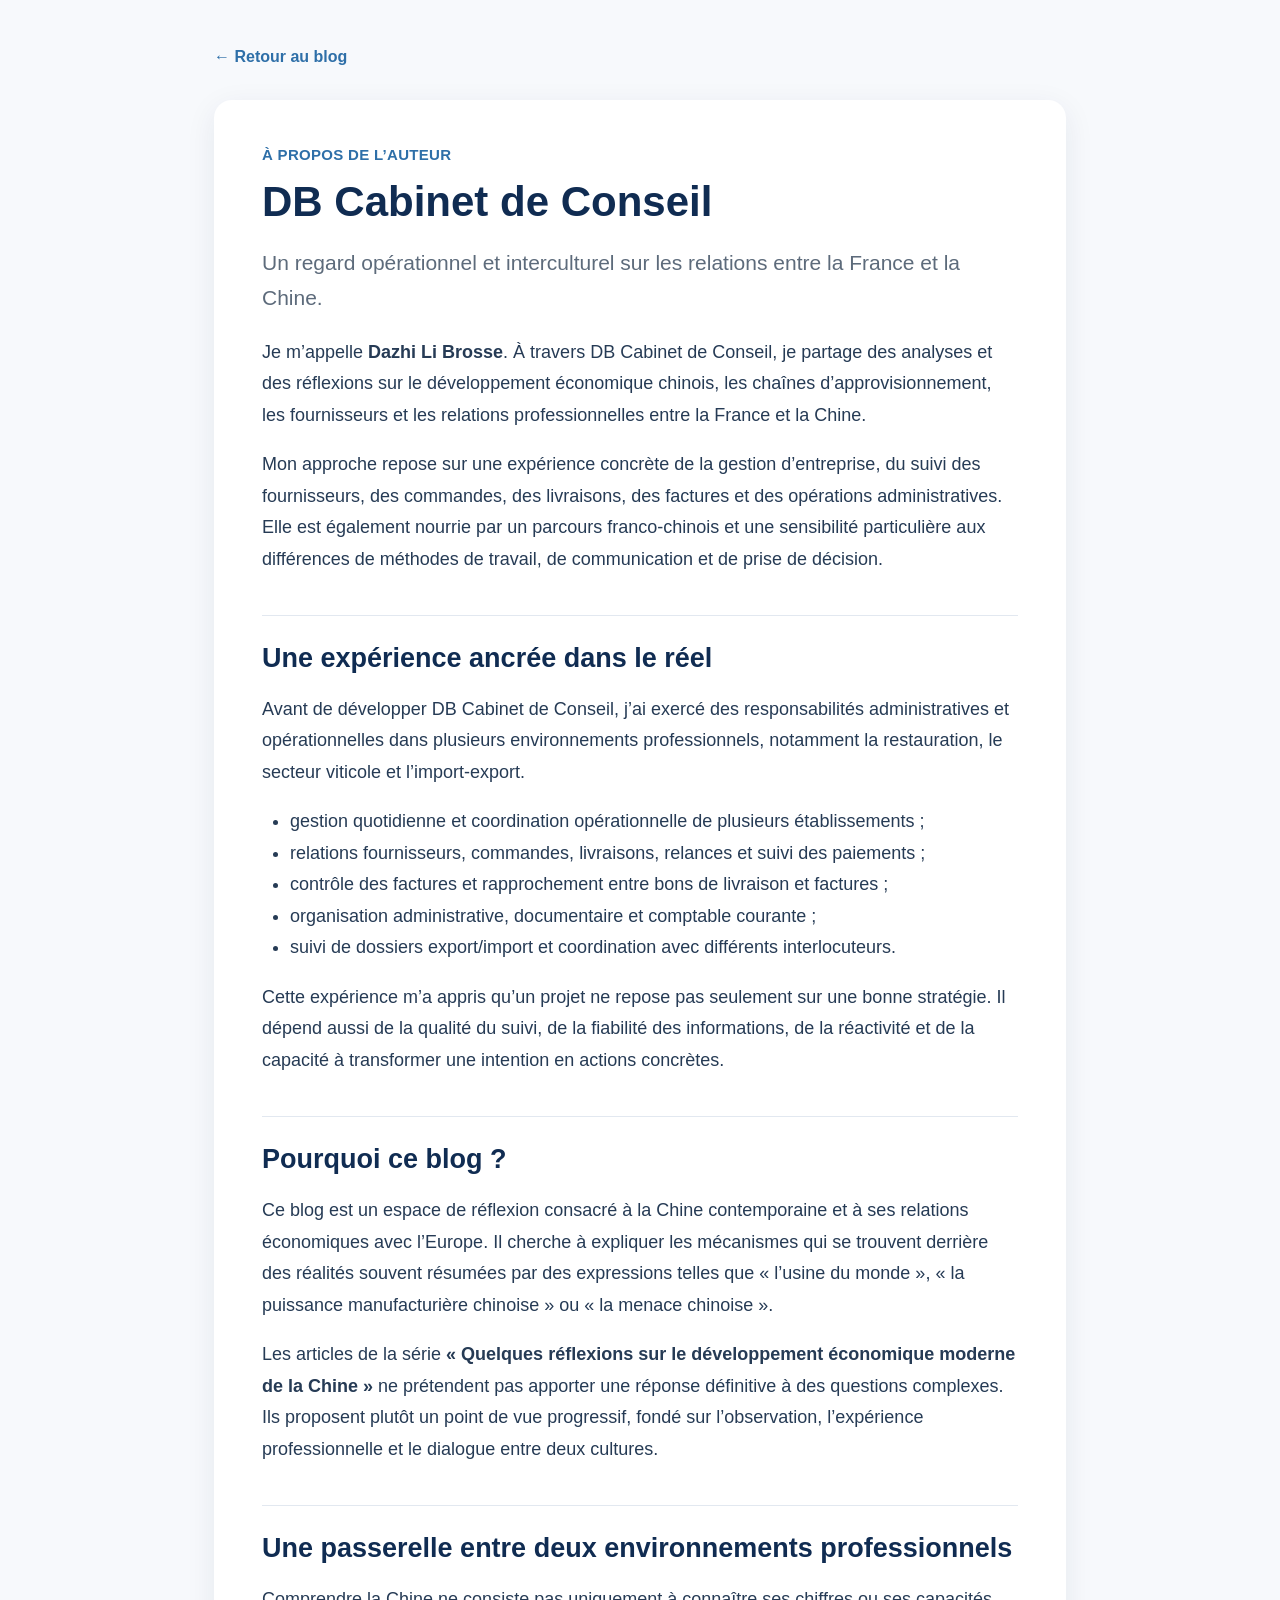
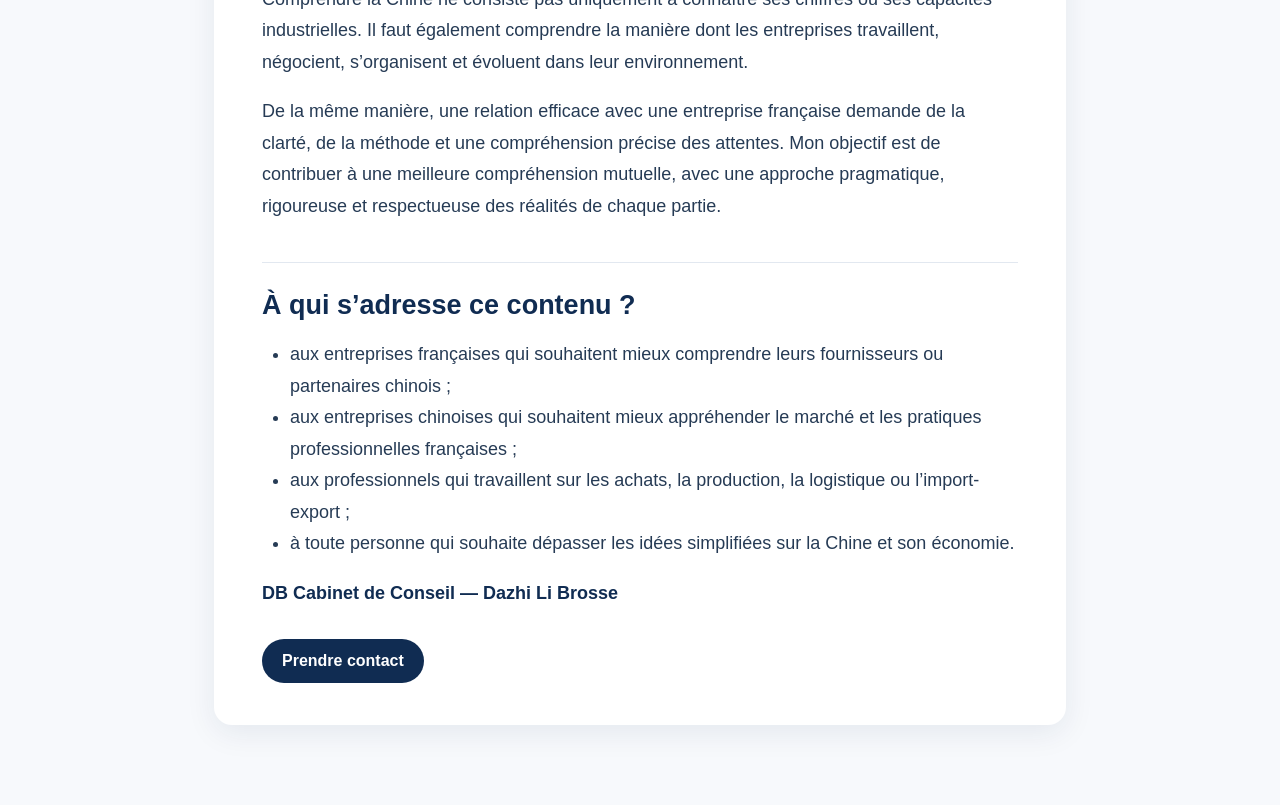
==== a-propos/index.html @ 770e9f37 "Add author profile and links across blog" ====
<!doctype html>
<html lang="fr">
<head>
  <meta charset="utf-8">
  <meta name="viewport" content="width=device-width, initial-scale=1">
  <meta name="description" content="À propos de Dazhi Li Brosse et de DB Cabinet de Conseil : une expertise opérationnelle et interculturelle au service des projets entre la France et la Chine.">
  <title>À propos de l’auteur — DB Cabinet de Conseil</title>
  <style>
    :root{--navy:#102c52;--blue:#2e6fa8;--muted:#5d6b7b;--bg:#f7f9fc;--card:#fff;--line:#e2e8f0}
    *{box-sizing:border-box}body{margin:0;background:var(--bg);color:var(--navy);font-family:Arial,Helvetica,sans-serif}main{max-width:900px;margin:0 auto;padding:48px 24px 80px}.back{display:inline-block;margin-bottom:34px;color:var(--blue);text-decoration:none;font-weight:700}.back:hover{text-decoration:underline}article{background:var(--card);border-radius:18px;padding:42px 48px;box-shadow:0 8px 30px rgba(16,44,82,.08)}.eyebrow{font-size:15px;color:var(--blue);font-weight:700;letter-spacing:.02em;margin:0 0 10px}h1{font-size:42px;line-height:1.12;margin:0 0 18px}h2{font-size:27px;line-height:1.25;margin:40px 0 14px;border-top:1px solid var(--line);padding-top:26px}p,li{font-size:18px;line-height:1.75;color:#263b55}ul{padding-left:28px}.lead{font-size:21px;line-height:1.65;color:var(--muted)}.signature{font-weight:700;color:var(--navy)}.contact{display:inline-block;margin-top:12px;padding:13px 20px;border-radius:999px;background:var(--navy);color:#fff;text-decoration:none;font-weight:700}.contact:hover{background:var(--blue)}@media(max-width:640px){main{padding:26px 14px 50px}article{padding:28px 22px}h1{font-size:32px}h2{font-size:24px}p,li{font-size:17px}.lead{font-size:19px}}
  </style>
</head>
<body>
<main>
  <a class="back" href="/blog/">← Retour au blog</a>
  <article>
    <p class="eyebrow">À PROPOS DE L’AUTEUR</p>
    <h1>DB Cabinet de Conseil</h1>
    <p class="lead">Un regard opérationnel et interculturel sur les relations entre la France et la Chine.</p>
    <p>Je m’appelle <strong>Dazhi Li Brosse</strong>. À travers DB Cabinet de Conseil, je partage des analyses et des réflexions sur le développement économique chinois, les chaînes d’approvisionnement, les fournisseurs et les relations professionnelles entre la France et la Chine.</p>
    <p>Mon approche repose sur une expérience concrète de la gestion d’entreprise, du suivi des fournisseurs, des commandes, des livraisons, des factures et des opérations administratives. Elle est également nourrie par un parcours franco-chinois et une sensibilité particulière aux différences de méthodes de travail, de communication et de prise de décision.</p>

    <h2>Une expérience ancrée dans le réel</h2>
    <p>Avant de développer DB Cabinet de Conseil, j’ai exercé des responsabilités administratives et opérationnelles dans plusieurs environnements professionnels, notamment la restauration, le secteur viticole et l’import-export.</p>
    <ul>
      <li>gestion quotidienne et coordination opérationnelle de plusieurs établissements&nbsp;;</li>
      <li>relations fournisseurs, commandes, livraisons, relances et suivi des paiements&nbsp;;</li>
      <li>contrôle des factures et rapprochement entre bons de livraison et factures&nbsp;;</li>
      <li>organisation administrative, documentaire et comptable courante&nbsp;;</li>
      <li>suivi de dossiers export/import et coordination avec différents interlocuteurs.</li>
    </ul>
    <p>Cette expérience m’a appris qu’un projet ne repose pas seulement sur une bonne stratégie. Il dépend aussi de la qualité du suivi, de la fiabilité des informations, de la réactivité et de la capacité à transformer une intention en actions concrètes.</p>

    <h2>Pourquoi ce blog&nbsp;?</h2>
    <p>Ce blog est un espace de réflexion consacré à la Chine contemporaine et à ses relations économiques avec l’Europe. Il cherche à expliquer les mécanismes qui se trouvent derrière des réalités souvent résumées par des expressions telles que « l’usine du monde », « la puissance manufacturière chinoise » ou « la menace chinoise ».</p>
    <p>Les articles de la série <strong>« Quelques réflexions sur le développement économique moderne de la Chine »</strong> ne prétendent pas apporter une réponse définitive à des questions complexes. Ils proposent plutôt un point de vue progressif, fondé sur l’observation, l’expérience professionnelle et le dialogue entre deux cultures.</p>

    <h2>Une passerelle entre deux environnements professionnels</h2>
    <p>Comprendre la Chine ne consiste pas uniquement à connaître ses chiffres ou ses capacités industrielles. Il faut également comprendre la manière dont les entreprises travaillent, négocient, s’organisent et évoluent dans leur environnement.</p>
    <p>De la même manière, une relation efficace avec une entreprise française demande de la clarté, de la méthode et une compréhension précise des attentes. Mon objectif est de contribuer à une meilleure compréhension mutuelle, avec une approche pragmatique, rigoureuse et respectueuse des réalités de chaque partie.</p>

    <h2>À qui s’adresse ce contenu&nbsp;?</h2>
    <ul>
      <li>aux entreprises françaises qui souhaitent mieux comprendre leurs fournisseurs ou partenaires chinois&nbsp;;</li>
      <li>aux entreprises chinoises qui souhaitent mieux appréhender le marché et les pratiques professionnelles françaises&nbsp;;</li>
      <li>aux professionnels qui travaillent sur les achats, la production, la logistique ou l’import-export&nbsp;;</li>
      <li>à toute personne qui souhaite dépasser les idées simplifiées sur la Chine et son économie.</li>
    </ul>
    <p class="signature">DB Cabinet de Conseil — Dazhi Li Brosse</p>
    <a class="contact" href="/#contact">Prendre contact</a>
  </article>
</main>
</body>
</html>
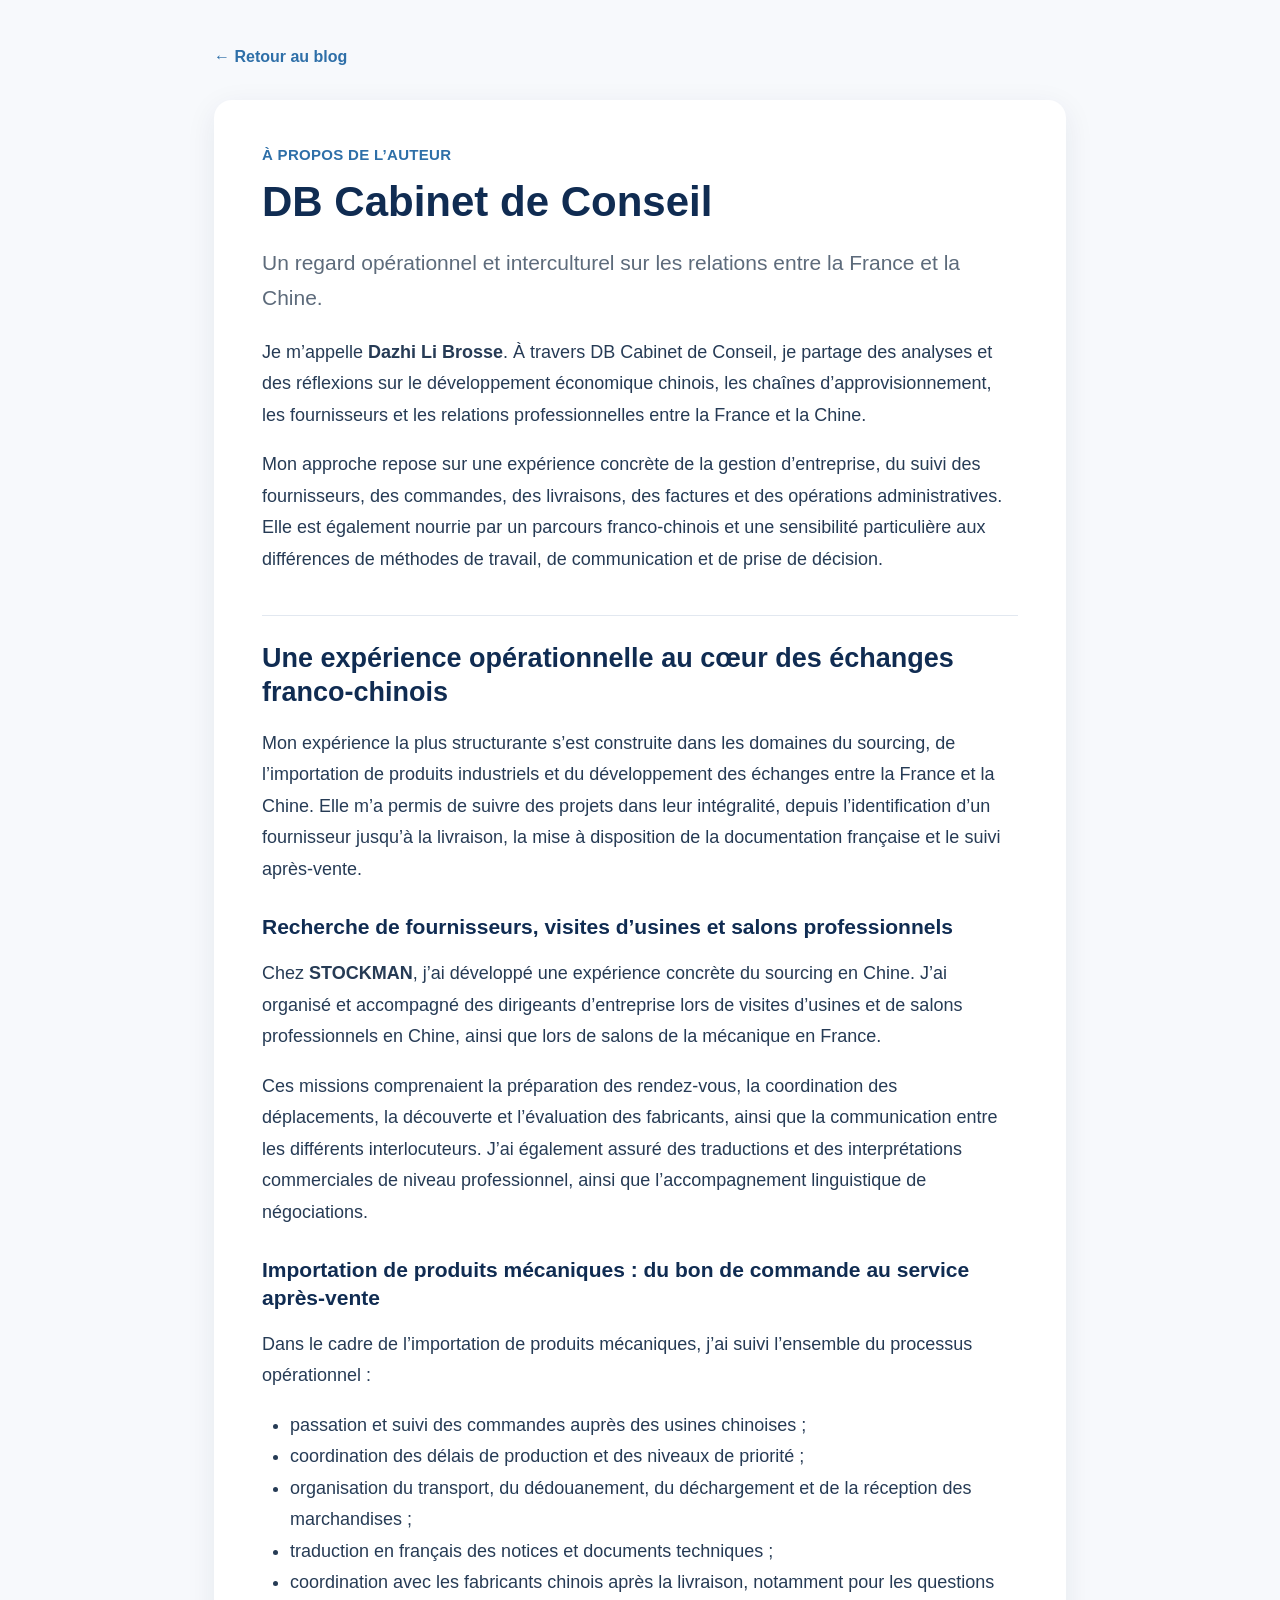
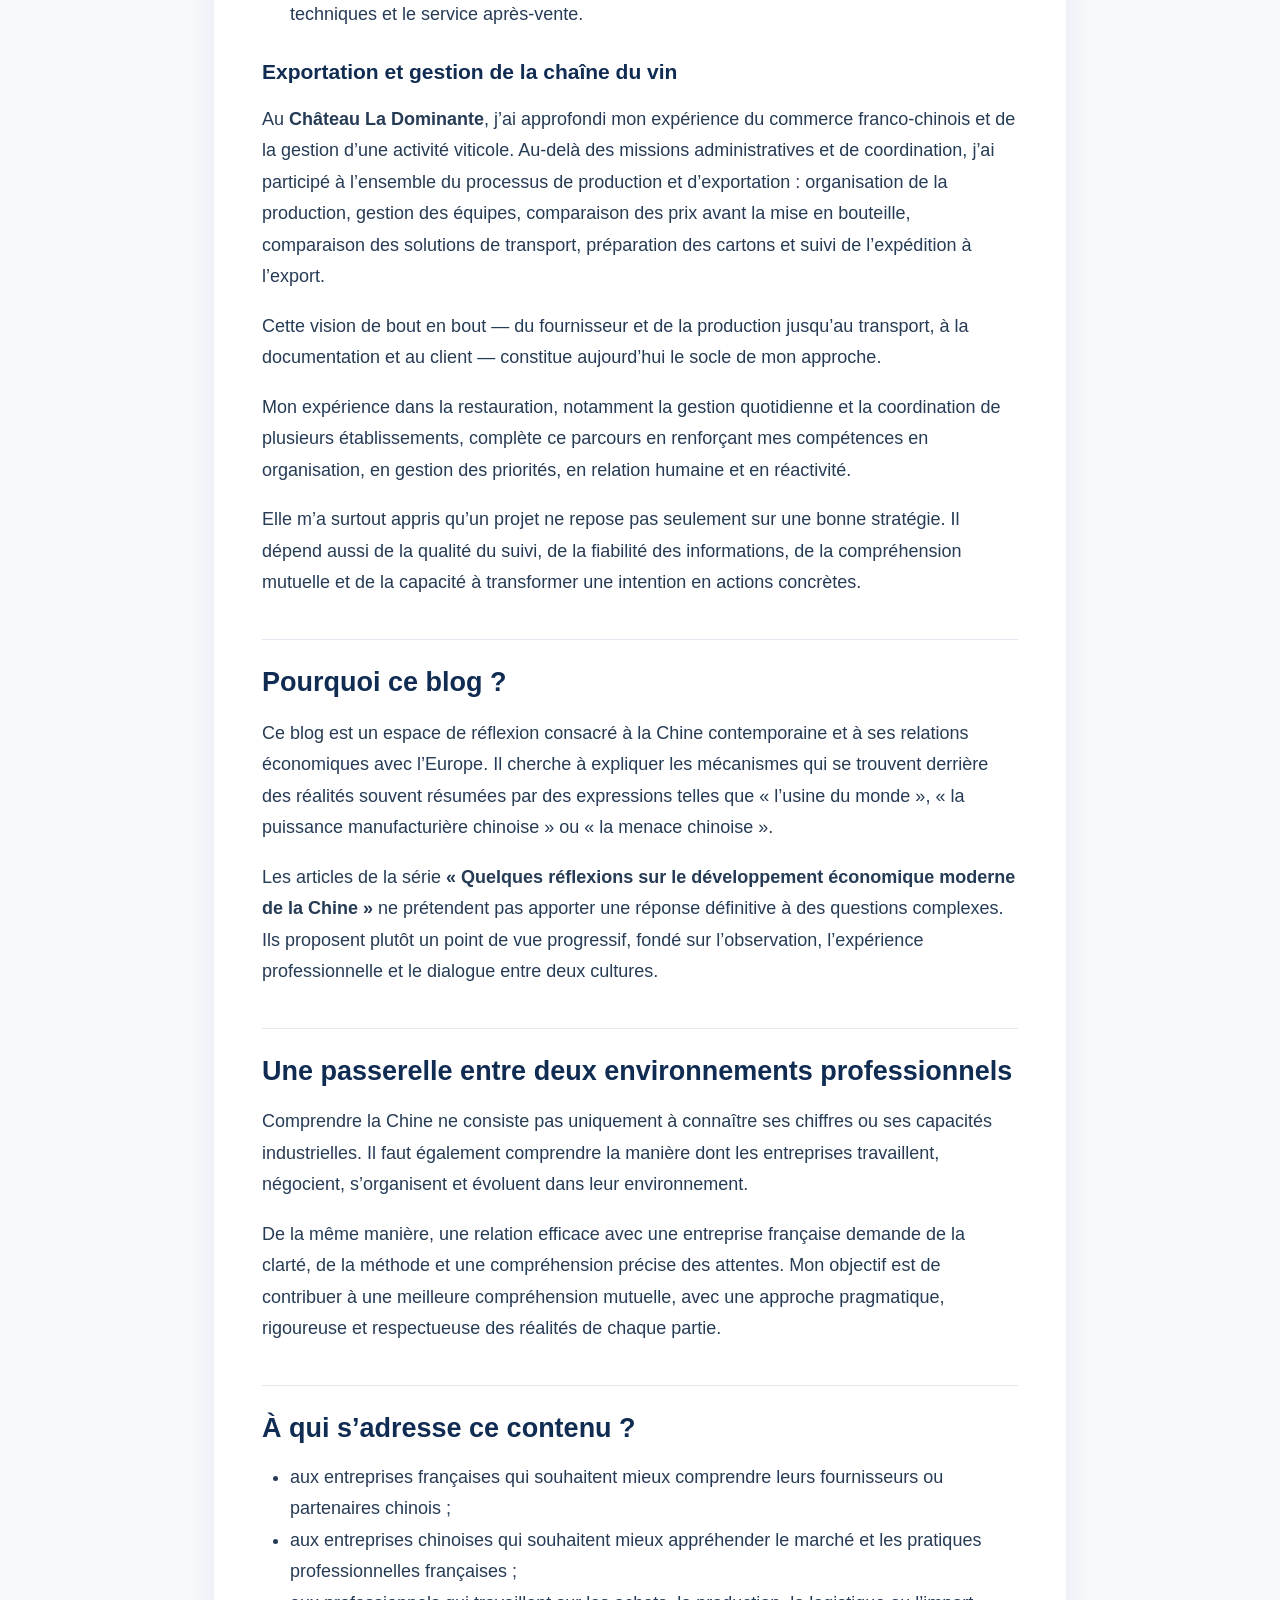
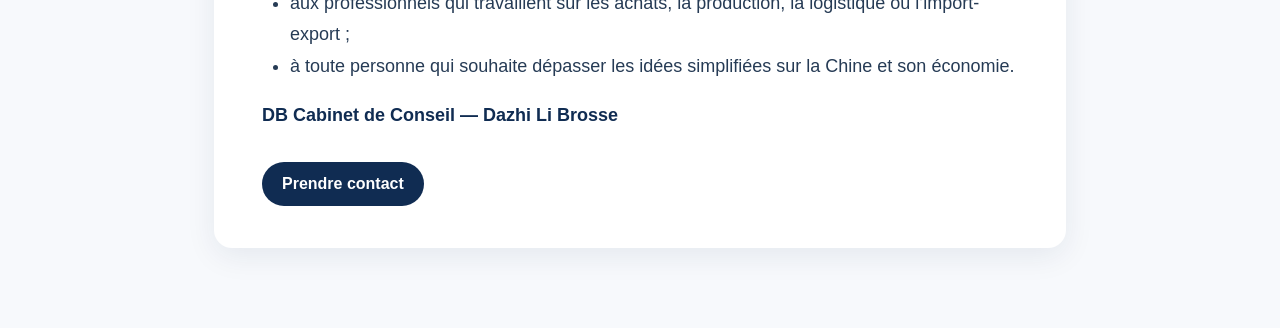
==== commit 23d1f34a: "Refine author profile with sourcing and trade expertise" ====
--- a/a-propos/index.html
+++ b/a-propos/index.html
@@ -7,7 +7,7 @@
   <title>À propos de l’auteur — DB Cabinet de Conseil</title>
   <style>
     :root{--navy:#102c52;--blue:#2e6fa8;--muted:#5d6b7b;--bg:#f7f9fc;--card:#fff;--line:#e2e8f0}
-    *{box-sizing:border-box}body{margin:0;background:var(--bg);color:var(--navy);font-family:Arial,Helvetica,sans-serif}main{max-width:900px;margin:0 auto;padding:48px 24px 80px}.back{display:inline-block;margin-bottom:34px;color:var(--blue);text-decoration:none;font-weight:700}.back:hover{text-decoration:underline}article{background:var(--card);border-radius:18px;padding:42px 48px;box-shadow:0 8px 30px rgba(16,44,82,.08)}.eyebrow{font-size:15px;color:var(--blue);font-weight:700;letter-spacing:.02em;margin:0 0 10px}h1{font-size:42px;line-height:1.12;margin:0 0 18px}h2{font-size:27px;line-height:1.25;margin:40px 0 14px;border-top:1px solid var(--line);padding-top:26px}p,li{font-size:18px;line-height:1.75;color:#263b55}ul{padding-left:28px}.lead{font-size:21px;line-height:1.65;color:var(--muted)}.signature{font-weight:700;color:var(--navy)}.contact{display:inline-block;margin-top:12px;padding:13px 20px;border-radius:999px;background:var(--navy);color:#fff;text-decoration:none;font-weight:700}.contact:hover{background:var(--blue)}@media(max-width:640px){main{padding:26px 14px 50px}article{padding:28px 22px}h1{font-size:32px}h2{font-size:24px}p,li{font-size:17px}.lead{font-size:19px}}
+    *{box-sizing:border-box}body{margin:0;background:var(--bg);color:var(--navy);font-family:Arial,Helvetica,sans-serif}main{max-width:900px;margin:0 auto;padding:48px 24px 80px}.back{display:inline-block;margin-bottom:34px;color:var(--blue);text-decoration:none;font-weight:700}.back:hover{text-decoration:underline}article{background:var(--card);border-radius:18px;padding:42px 48px;box-shadow:0 8px 30px rgba(16,44,82,.08)}.eyebrow{font-size:15px;color:var(--blue);font-weight:700;letter-spacing:.02em;margin:0 0 10px}h1{font-size:42px;line-height:1.12;margin:0 0 18px}h2{font-size:27px;line-height:1.25;margin:40px 0 14px;border-top:1px solid var(--line);padding-top:26px}h3{font-size:21px;line-height:1.3;margin:28px 0 8px;color:var(--navy)}p,li{font-size:18px;line-height:1.75;color:#263b55}ul{padding-left:28px}.lead{font-size:21px;line-height:1.65;color:var(--muted)}.signature{font-weight:700;color:var(--navy)}.contact{display:inline-block;margin-top:12px;padding:13px 20px;border-radius:999px;background:var(--navy);color:#fff;text-decoration:none;font-weight:700}.contact:hover{background:var(--blue)}@media(max-width:640px){main{padding:26px 14px 50px}article{padding:28px 22px}h1{font-size:32px}h2{font-size:24px}h3{font-size:20px}p,li{font-size:17px}.lead{font-size:19px}}
   </style>
 </head>
 <body>
@@ -20,16 +20,25 @@
     <p>Je m’appelle <strong>Dazhi Li Brosse</strong>. À travers DB Cabinet de Conseil, je partage des analyses et des réflexions sur le développement économique chinois, les chaînes d’approvisionnement, les fournisseurs et les relations professionnelles entre la France et la Chine.</p>
     <p>Mon approche repose sur une expérience concrète de la gestion d’entreprise, du suivi des fournisseurs, des commandes, des livraisons, des factures et des opérations administratives. Elle est également nourrie par un parcours franco-chinois et une sensibilité particulière aux différences de méthodes de travail, de communication et de prise de décision.</p>
 
-    <h2>Une expérience ancrée dans le réel</h2>
-    <p>Avant de développer DB Cabinet de Conseil, j’ai exercé des responsabilités administratives et opérationnelles dans plusieurs environnements professionnels, notamment la restauration, le secteur viticole et l’import-export.</p>
+    <h2>Une expérience opérationnelle au cœur des échanges franco-chinois</h2>
+    <p>Mon expérience la plus structurante s’est construite dans les domaines du sourcing, de l’importation de produits industriels et du développement des échanges entre la France et la Chine. Elle m’a permis de suivre des projets dans leur intégralité, depuis l’identification d’un fournisseur jusqu’à la livraison, la mise à disposition de la documentation française et le suivi après-vente.</p>
+    <h3>Recherche de fournisseurs, visites d’usines et salons professionnels</h3>
+    <p>Chez <strong>STOCKMAN</strong>, j’ai développé une expérience concrète du sourcing en Chine. J’ai organisé et accompagné des dirigeants d’entreprise lors de visites d’usines et de salons professionnels en Chine, ainsi que lors de salons de la mécanique en France.</p>
+    <p>Ces missions comprenaient la préparation des rendez-vous, la coordination des déplacements, la découverte et l’évaluation des fabricants, ainsi que la communication entre les différents interlocuteurs. J’ai également assuré des traductions et des interprétations commerciales de niveau professionnel, ainsi que l’accompagnement linguistique de négociations.</p>
+    <h3>Importation de produits mécaniques : du bon de commande au service après-vente</h3>
+    <p>Dans le cadre de l’importation de produits mécaniques, j’ai suivi l’ensemble du processus opérationnel&nbsp;:</p>
     <ul>
-      <li>gestion quotidienne et coordination opérationnelle de plusieurs établissements&nbsp;;</li>
-      <li>relations fournisseurs, commandes, livraisons, relances et suivi des paiements&nbsp;;</li>
-      <li>contrôle des factures et rapprochement entre bons de livraison et factures&nbsp;;</li>
-      <li>organisation administrative, documentaire et comptable courante&nbsp;;</li>
-      <li>suivi de dossiers export/import et coordination avec différents interlocuteurs.</li>
+      <li>passation et suivi des commandes auprès des usines chinoises&nbsp;;</li>
+      <li>coordination des délais de production et des niveaux de priorité&nbsp;;</li>
+      <li>organisation du transport, du dédouanement, du déchargement et de la réception des marchandises&nbsp;;</li>
+      <li>traduction en français des notices et documents techniques&nbsp;;</li>
+      <li>coordination avec les fabricants chinois après la livraison, notamment pour les questions techniques et le service après-vente.</li>
     </ul>
-    <p>Cette expérience m’a appris qu’un projet ne repose pas seulement sur une bonne stratégie. Il dépend aussi de la qualité du suivi, de la fiabilité des informations, de la réactivité et de la capacité à transformer une intention en actions concrètes.</p>
+    <h3>Exportation et gestion de la chaîne du vin</h3>
+    <p>Au <strong>Château La Dominante</strong>, j’ai approfondi mon expérience du commerce franco-chinois et de la gestion d’une activité viticole. Au-delà des missions administratives et de coordination, j’ai participé à l’ensemble du processus de production et d’exportation&nbsp;: organisation de la production, gestion des équipes, comparaison des prix avant la mise en bouteille, comparaison des solutions de transport, préparation des cartons et suivi de l’expédition à l’export.</p>
+    <p>Cette vision de bout en bout — du fournisseur et de la production jusqu’au transport, à la documentation et au client — constitue aujourd’hui le socle de mon approche.</p>
+    <p>Mon expérience dans la restauration, notamment la gestion quotidienne et la coordination de plusieurs établissements, complète ce parcours en renforçant mes compétences en organisation, en gestion des priorités, en relation humaine et en réactivité.</p>
+    <p>Elle m’a surtout appris qu’un projet ne repose pas seulement sur une bonne stratégie. Il dépend aussi de la qualité du suivi, de la fiabilité des informations, de la compréhension mutuelle et de la capacité à transformer une intention en actions concrètes.</p>
 
     <h2>Pourquoi ce blog&nbsp;?</h2>
     <p>Ce blog est un espace de réflexion consacré à la Chine contemporaine et à ses relations économiques avec l’Europe. Il cherche à expliquer les mécanismes qui se trouvent derrière des réalités souvent résumées par des expressions telles que « l’usine du monde », « la puissance manufacturière chinoise » ou « la menace chinoise ».</p>
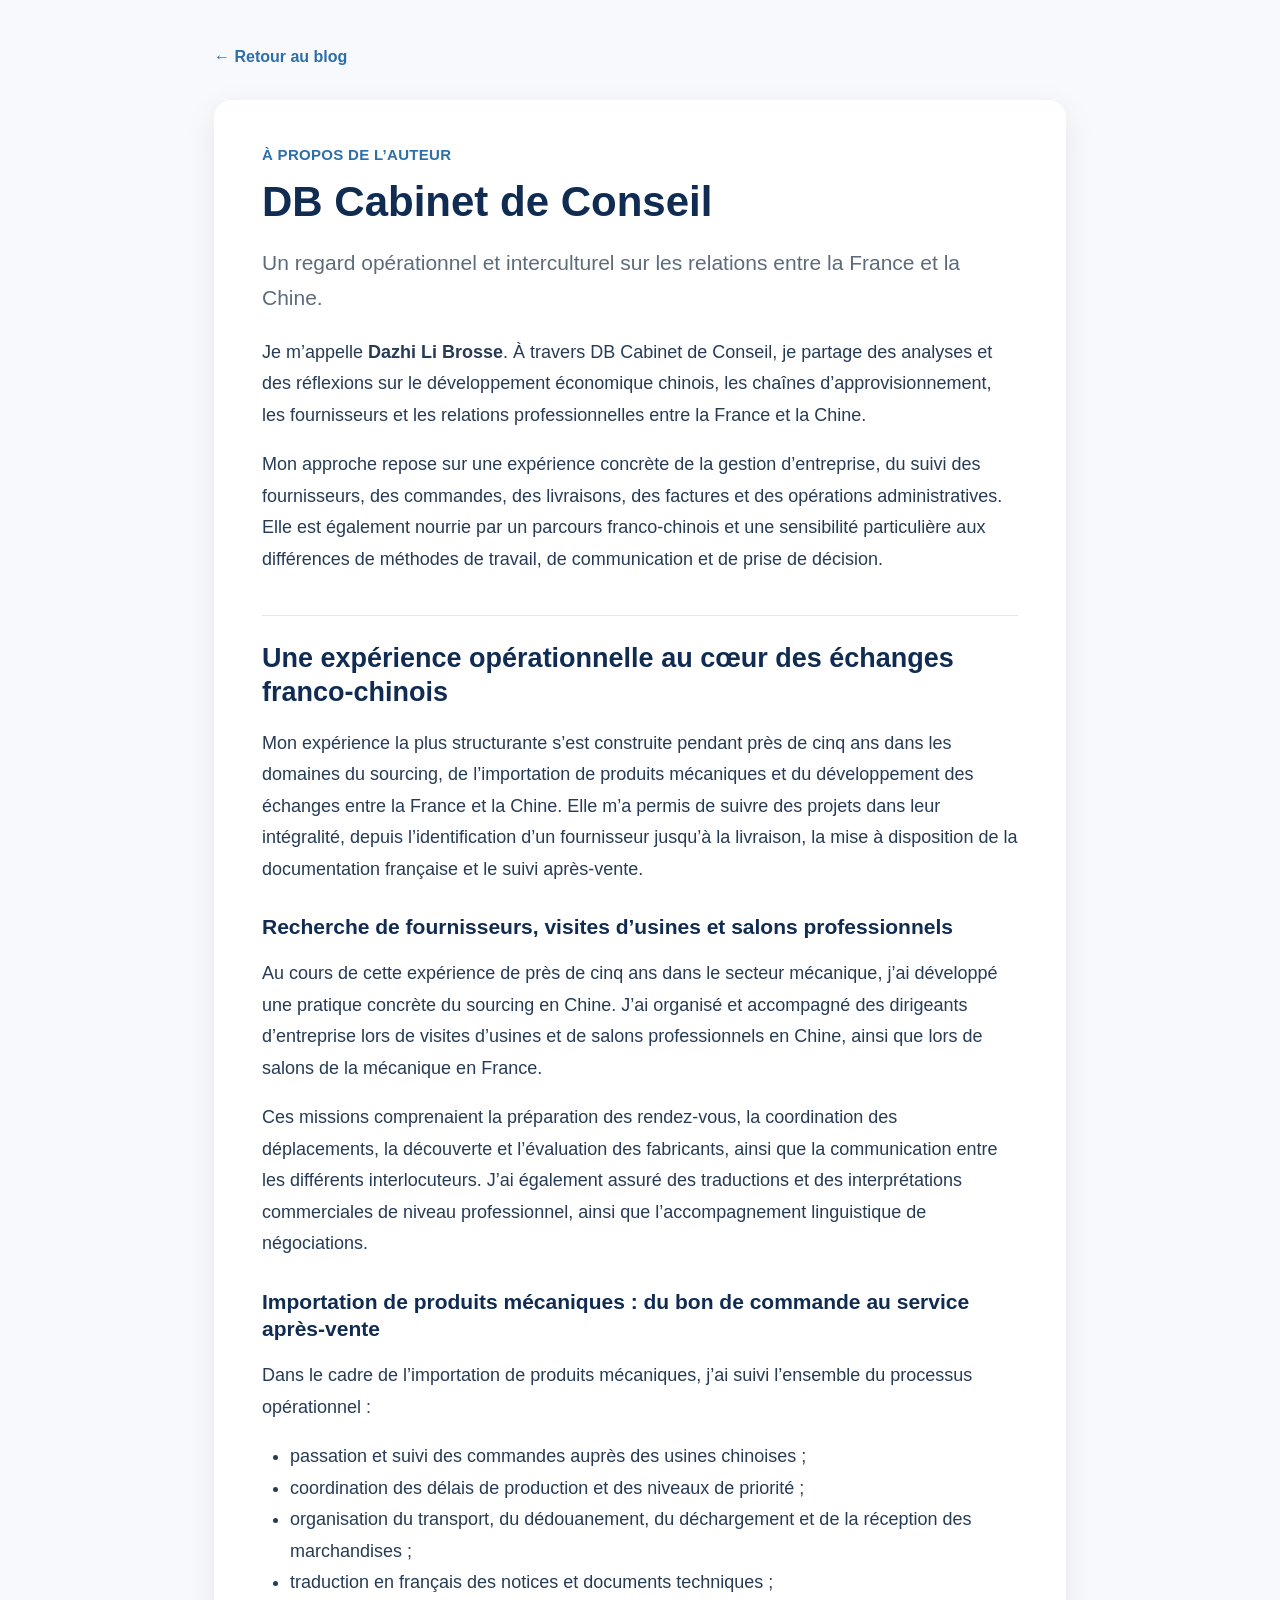
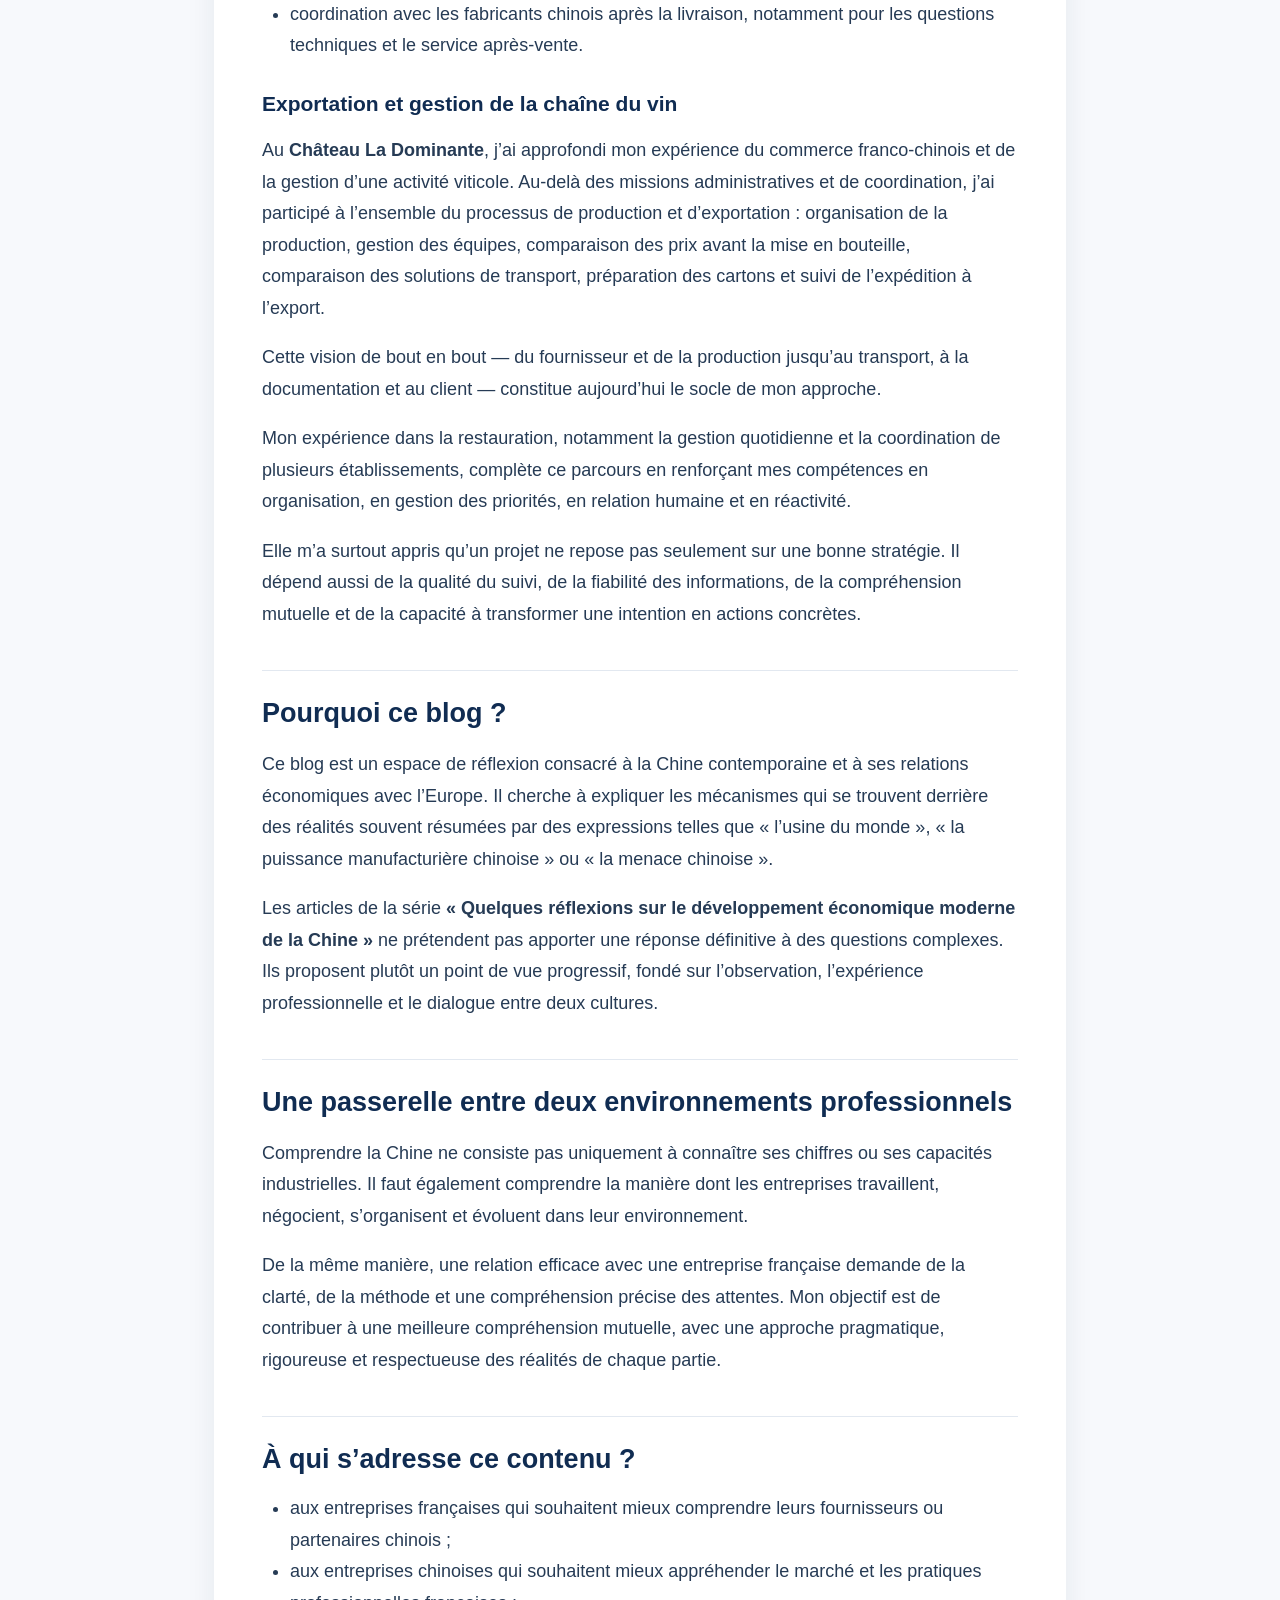
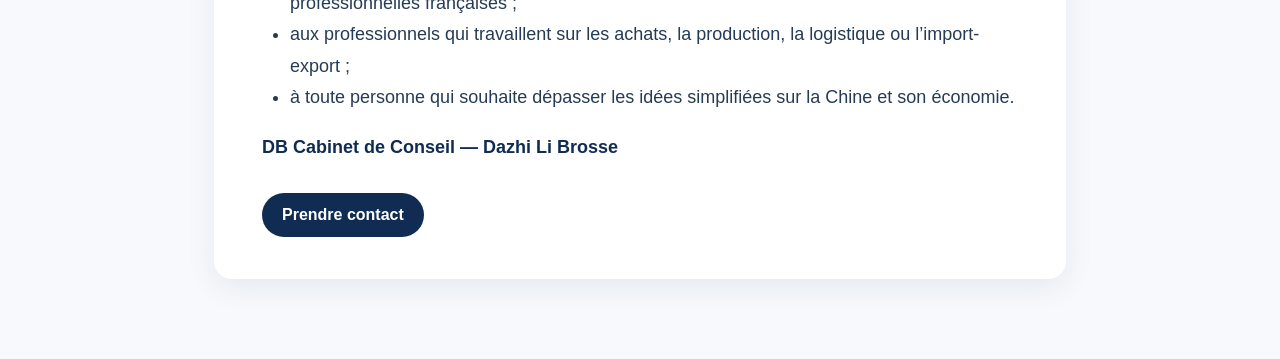
==== commit 14fa8240: "Update author profile to remove company name" ====
--- a/a-propos/index.html
+++ b/a-propos/index.html
@@ -21,9 +21,9 @@
     <p>Mon approche repose sur une expérience concrète de la gestion d’entreprise, du suivi des fournisseurs, des commandes, des livraisons, des factures et des opérations administratives. Elle est également nourrie par un parcours franco-chinois et une sensibilité particulière aux différences de méthodes de travail, de communication et de prise de décision.</p>
 
     <h2>Une expérience opérationnelle au cœur des échanges franco-chinois</h2>
-    <p>Mon expérience la plus structurante s’est construite dans les domaines du sourcing, de l’importation de produits industriels et du développement des échanges entre la France et la Chine. Elle m’a permis de suivre des projets dans leur intégralité, depuis l’identification d’un fournisseur jusqu’à la livraison, la mise à disposition de la documentation française et le suivi après-vente.</p>
+    <p>Mon expérience la plus structurante s’est construite pendant près de cinq ans dans les domaines du sourcing, de l’importation de produits mécaniques et du développement des échanges entre la France et la Chine. Elle m’a permis de suivre des projets dans leur intégralité, depuis l’identification d’un fournisseur jusqu’à la livraison, la mise à disposition de la documentation française et le suivi après-vente.</p>
     <h3>Recherche de fournisseurs, visites d’usines et salons professionnels</h3>
-    <p>Chez <strong>STOCKMAN</strong>, j’ai développé une expérience concrète du sourcing en Chine. J’ai organisé et accompagné des dirigeants d’entreprise lors de visites d’usines et de salons professionnels en Chine, ainsi que lors de salons de la mécanique en France.</p>
+    <p>Au cours de cette expérience de près de cinq ans dans le secteur mécanique, j’ai développé une pratique concrète du sourcing en Chine. J’ai organisé et accompagné des dirigeants d’entreprise lors de visites d’usines et de salons professionnels en Chine, ainsi que lors de salons de la mécanique en France.</p>
     <p>Ces missions comprenaient la préparation des rendez-vous, la coordination des déplacements, la découverte et l’évaluation des fabricants, ainsi que la communication entre les différents interlocuteurs. J’ai également assuré des traductions et des interprétations commerciales de niveau professionnel, ainsi que l’accompagnement linguistique de négociations.</p>
     <h3>Importation de produits mécaniques : du bon de commande au service après-vente</h3>
     <p>Dans le cadre de l’importation de produits mécaniques, j’ai suivi l’ensemble du processus opérationnel&nbsp;:</p>
